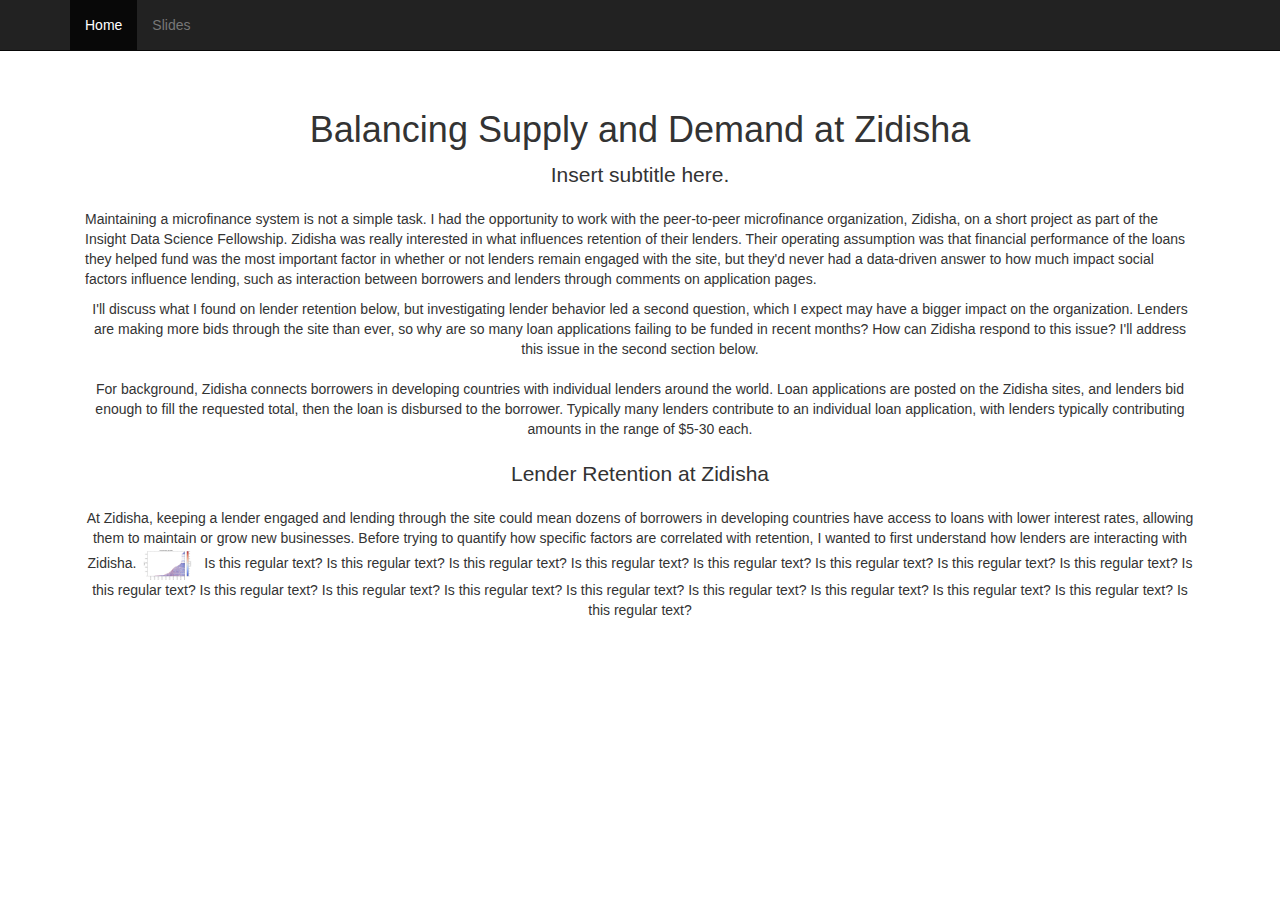
==== zidisha/index.html @ 0ec0af59 "Updated image ref" ====
<!DOCTYPE html>
<html lang="en">
  <head>
    <meta charset="utf-8">
    <meta http-equiv="X-UA-Compatible" content="IE=edge">
    <meta name="viewport" content="width=device-width, initial-scale=1">
    <meta name="description" content="">
    <meta name="author" content="">
    <link rel="icon" href="../../favicon.ico">

    <title>Starter Template for Bootstrap</title>

    <!-- Bootstrap core CSS -->
    <link href="../static/css/bootstrap.min.css" rel="stylesheet">

    <!-- Custom styles for this template -->
    <link href="starter-template.css" rel="stylesheet">

    <script src="../../assets/js/ie-emulation-modes-warning.js"></script>

    <!-- HTML5 shim and Respond.js IE8 support of HTML5 elements and media queries -->
    <!--[if lt IE 9]>
      <script src="https://oss.maxcdn.com/html5shiv/3.7.2/html5shiv.min.js"></script>
      <script src="https://oss.maxcdn.com/respond/1.4.2/respond.min.js"></script>
    <![endif]-->
  </head>

  <body>

    <div class="navbar navbar-inverse navbar-fixed-top" role="navigation">
      <div class="container">
        <div class="navbar-header">
          <button type="button" class="navbar-toggle collapsed" data-toggle="collapse" data-target=".navbar-collapse">
            <span class="sr-only">Toggle navigation</span>
            <span class="icon-bar"></span>
            <span class="icon-bar"></span>
            <span class="icon-bar"></span>
          </button>
         <!-- <a class="navbar-brand" href="#">Project name</a> -->
        </div>
        <div class="collapse navbar-collapse">
          <ul class="nav navbar-nav">
            <li class="active"><a href="#">Home</a></li>
            <li><a href="#contact">Slides</a></li>
          </ul>
        </div><!--/.nav-collapse -->
      </div>
    </div>

    <div class="container">

      <div class="starter-template">
        <h1>Balancing Supply and Demand at Zidisha</h1>
        <p class="lead">Insert subtitle here.</p>
        <p class="bodypar"> Maintaining a microfinance system is not a simple task. I had the opportunity to work with the peer-to-peer microfinance organization, Zidisha, on a short project as part of the Insight Data Science Fellowship. 

          Zidisha was really interested in what influences retention of their lenders. 
        <!--IMG SRC="image.gif" ALT="some text" WIDTH=32 HEIGHT=32-->

          Their operating assumption was that financial performance of the loans they helped fund was the most important factor in whether or not lenders remain engaged with the site, but they'd never had a data-driven answer to how much impact social factors influence lending, such as interaction between borrowers and lenders through comments on application pages. </p>

        I'll discuss what I found on lender retention below, but investigating lender behavior led a second question, which I expect may have a bigger impact on the organization. Lenders are making more bids through the site than ever, so why are so many loan applications failing to be funded in recent months? How can Zidisha respond to this issue? I'll address this issue in the second section below. <br><br>

        For background, Zidisha connects borrowers in developing countries with individual lenders around the world. Loan applications are posted on the Zidisha sites, and lenders bid enough to fill the requested total, then the loan is disbursed to the borrower. Typically many lenders contribute to an individual loan application, with lenders typically contributing amounts in the range of $5-30 each. <br><br>
        
        <p class="lead">Lender Retention at Zidisha</p>
        At Zidisha, keeping a lender engaged and lending through the site could mean dozens of borrowers in developing countries have access to loans with lower interest rates, allowing them to maintain or grow new businesses. Before trying to quantify how specific factors are correlated with retention, I wanted to first understand how lenders are interacting with Zidisha. 
        <IMG SRC="images/bidhistoryCol.png" ALT="some text" WIDTH=60 HEIGHT=32>


         Is this regular text? Is this regular text? Is this regular text? Is this regular text? Is this regular text? Is this regular text? Is this regular text? Is this regular text? Is this regular text? Is this regular text? Is this regular text? Is this regular text? Is this regular text? Is this regular text? Is this regular text? Is this regular text? Is this regular text? Is this regular text? </p>
      </div>

    </div><!-- /.container -->


    <!-- Bootstrap core JavaScript
    ================================================== -->
    <!-- Placed at the end of the document so the pages load faster -->
    <script src="https://ajax.googleapis.com/ajax/libs/jquery/1.11.1/jquery.min.js"></script>
    <script src="../../dist/js/bootstrap.min.js"></script>
    <!-- IE10 viewport hack for Surface/desktop Windows 8 bug -->
    <script src="../../assets/js/ie10-viewport-bug-workaround.js"></script>
  </body>
</html>
---- zidisha/starter-template.css ----
body {
  padding-top: 50px;
}
.starter-template {
  padding: 40px 15px;
  text-align: center;
}
.bodypar {
  text-align: left;
}
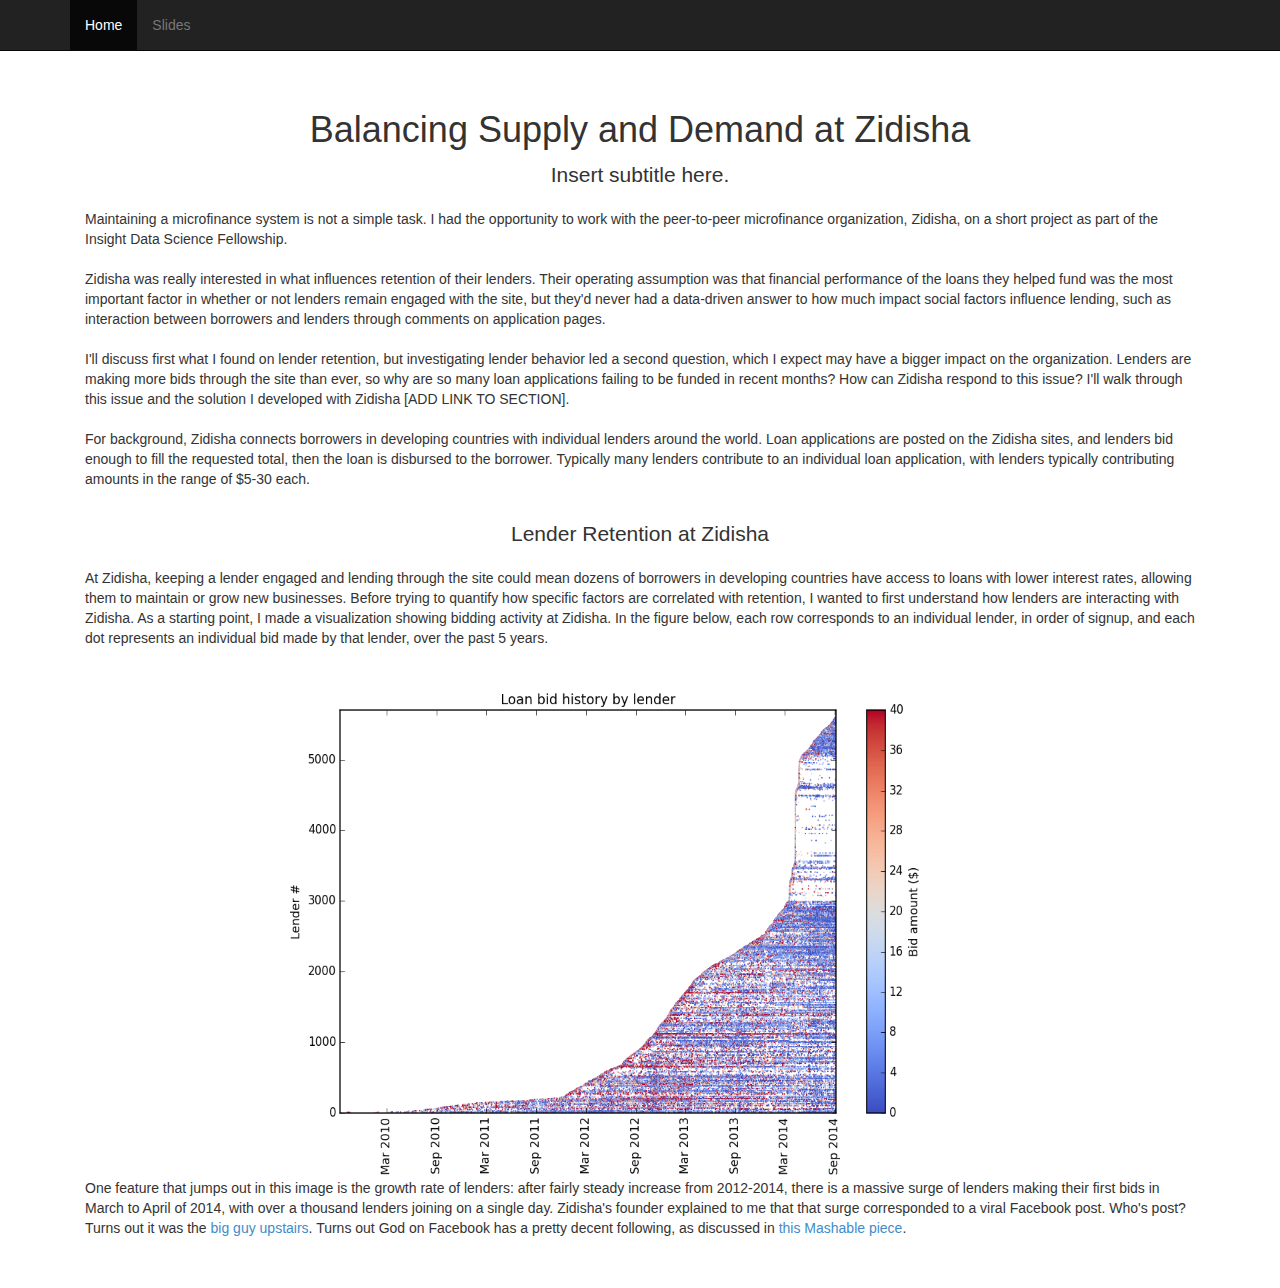
==== commit 93d31fae: "Site Update" ====
--- a/zidisha/index.html
+++ b/zidisha/index.html
@@ -53,23 +53,22 @@
       <div class="starter-template">
         <h1>Balancing Supply and Demand at Zidisha</h1>
         <p class="lead">Insert subtitle here.</p>
-        <p class="bodypar"> Maintaining a microfinance system is not a simple task. I had the opportunity to work with the peer-to-peer microfinance organization, Zidisha, on a short project as part of the Insight Data Science Fellowship. 
+        <p class="bodypar"> Maintaining a microfinance system is not a simple task. I had the opportunity to work with the peer-to-peer microfinance organization, Zidisha, on a short project as part of the Insight Data Science Fellowship. <br><br>
 
           Zidisha was really interested in what influences retention of their lenders. 
         <!--IMG SRC="image.gif" ALT="some text" WIDTH=32 HEIGHT=32-->
 
-          Their operating assumption was that financial performance of the loans they helped fund was the most important factor in whether or not lenders remain engaged with the site, but they'd never had a data-driven answer to how much impact social factors influence lending, such as interaction between borrowers and lenders through comments on application pages. </p>
+          Their operating assumption was that financial performance of the loans they helped fund was the most important factor in whether or not lenders remain engaged with the site, but they'd never had a data-driven answer to how much impact social factors influence lending, such as interaction between borrowers and lenders through comments on application pages. <br><br>
 
-        I'll discuss what I found on lender retention below, but investigating lender behavior led a second question, which I expect may have a bigger impact on the organization. Lenders are making more bids through the site than ever, so why are so many loan applications failing to be funded in recent months? How can Zidisha respond to this issue? I'll address this issue in the second section below. <br><br>
+        I'll discuss first what I found on lender retention, but investigating lender behavior led a second question, which I expect may have a bigger impact on the organization. Lenders are making more bids through the site than ever, so why are so many loan applications failing to be funded in recent months? How can Zidisha respond to this issue? I'll walk through this issue and the solution I developed with Zidisha [ADD LINK TO SECTION]. <br><br>
 
-        For background, Zidisha connects borrowers in developing countries with individual lenders around the world. Loan applications are posted on the Zidisha sites, and lenders bid enough to fill the requested total, then the loan is disbursed to the borrower. Typically many lenders contribute to an individual loan application, with lenders typically contributing amounts in the range of $5-30 each. <br><br>
+        For background, Zidisha connects borrowers in developing countries with individual lenders around the world. Loan applications are posted on the Zidisha sites, and lenders bid enough to fill the requested total, then the loan is disbursed to the borrower. Typically many lenders contribute to an individual loan application, with lenders typically contributing amounts in the range of $5-30 each. <br><br></p>
         
         <p class="lead">Lender Retention at Zidisha</p>
-        At Zidisha, keeping a lender engaged and lending through the site could mean dozens of borrowers in developing countries have access to loans with lower interest rates, allowing them to maintain or grow new businesses. Before trying to quantify how specific factors are correlated with retention, I wanted to first understand how lenders are interacting with Zidisha. 
-        <IMG SRC="images/bidhistoryCol.png" ALT="some text" WIDTH=60 HEIGHT=32>
-
-
-         Is this regular text? Is this regular text? Is this regular text? Is this regular text? Is this regular text? Is this regular text? Is this regular text? Is this regular text? Is this regular text? Is this regular text? Is this regular text? Is this regular text? Is this regular text? Is this regular text? Is this regular text? Is this regular text? Is this regular text? Is this regular text? </p>
+        <p class="bodypar"> At Zidisha, keeping a lender engaged and lending through the site could mean dozens of borrowers in developing countries have access to loans with lower interest rates, allowing them to maintain or grow new businesses. Before trying to quantify how specific factors are correlated with retention, I wanted to first understand how lenders are interacting with Zidisha. As a starting point, I made a visualization showing bidding activity at Zidisha. In the figure below, each row corresponds to an individual lender, in order of signup, and each dot represents an individual bid made by that lender, over the past 5 years.  </p>
+        <IMG SRC="images/bidhistoryCol.png" ALT="So many bids, so little time!" WIDTH=800 HEIGHT=520>
+        <p class="bodypar">One feature that jumps out in this image is the growth rate of lenders: after fairly steady increase from 2012-2014, there is a massive surge of lenders making their first bids in March to April of 2014, with over a thousand lenders joining on a single day. Zidisha's founder explained to me that that surge corresponded to a viral Facebook post. Who's post? Turns out it was the <a href="https://www.facebook.com/TheGoodLordAbove">big guy upstairs</a>. Turns out God on Facebook has a pretty decent following, as discussed in <a href="http://mashable.com/2013/03/18/facebook-god/">this Mashable piece</a>. </p>
+ 
       </div>
 
     </div><!-- /.container -->
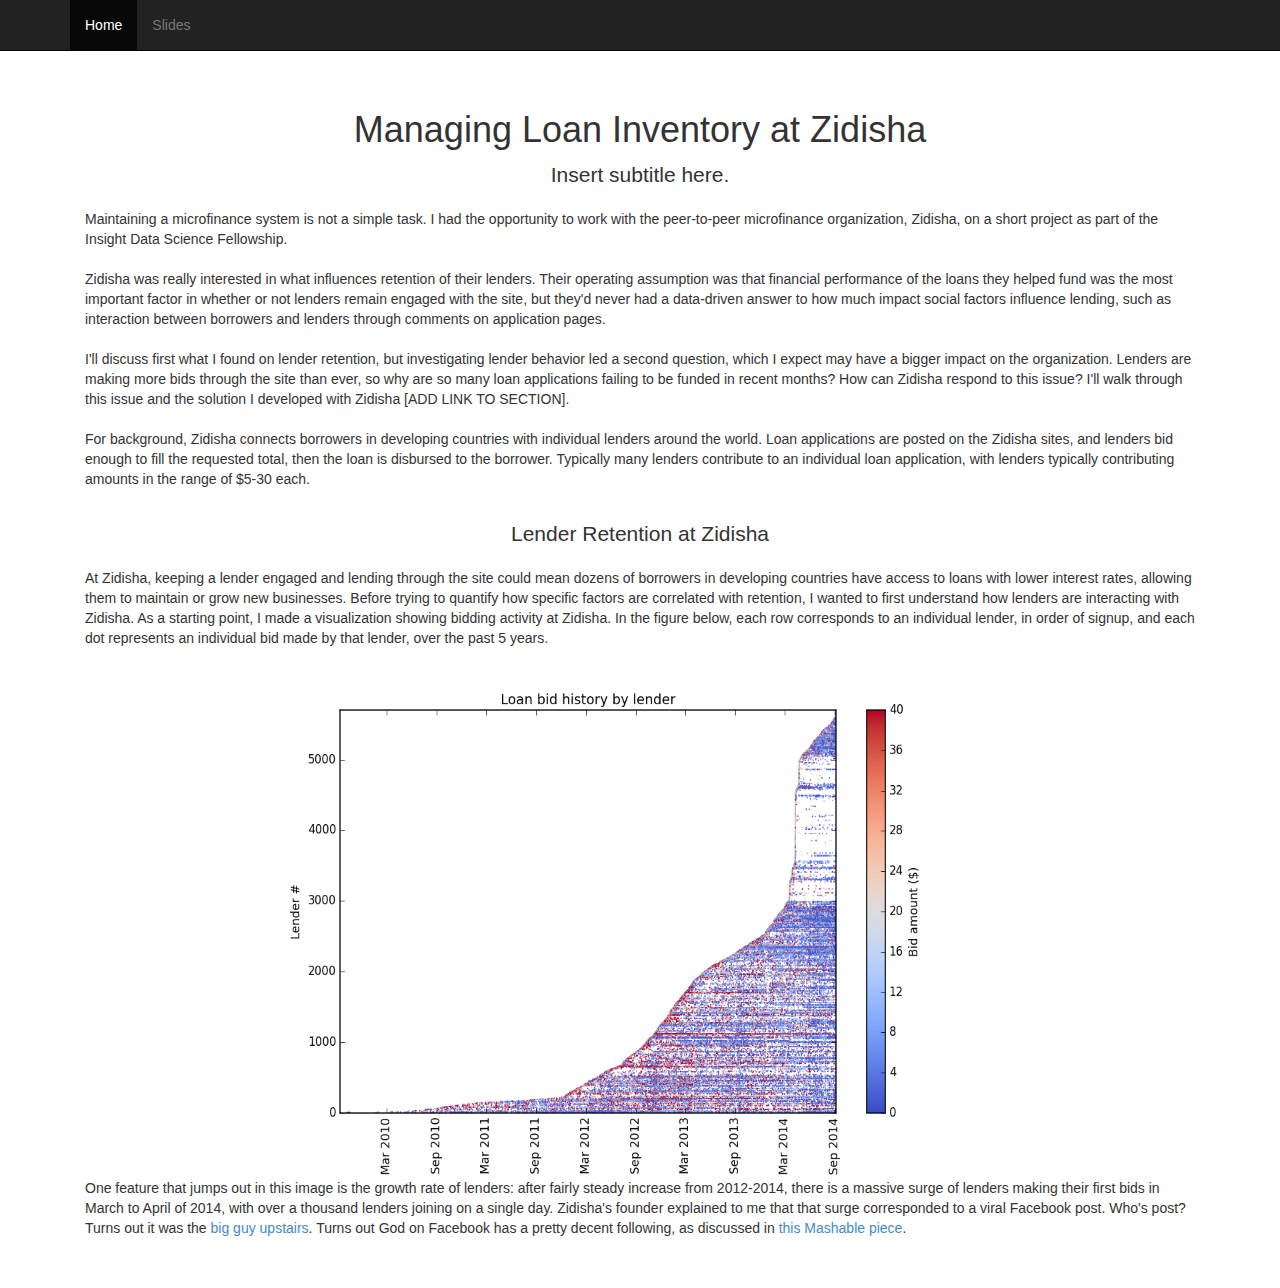
==== commit ab01d9d8: "Site Update" ====
--- a/zidisha/index.html
+++ b/zidisha/index.html
@@ -51,7 +51,7 @@
     <div class="container">
 
       <div class="starter-template">
-        <h1>Balancing Supply and Demand at Zidisha</h1>
+        <h1>Managing Loan Inventory at Zidisha</h1>
         <p class="lead">Insert subtitle here.</p>
         <p class="bodypar"> Maintaining a microfinance system is not a simple task. I had the opportunity to work with the peer-to-peer microfinance organization, Zidisha, on a short project as part of the Insight Data Science Fellowship. <br><br>
 
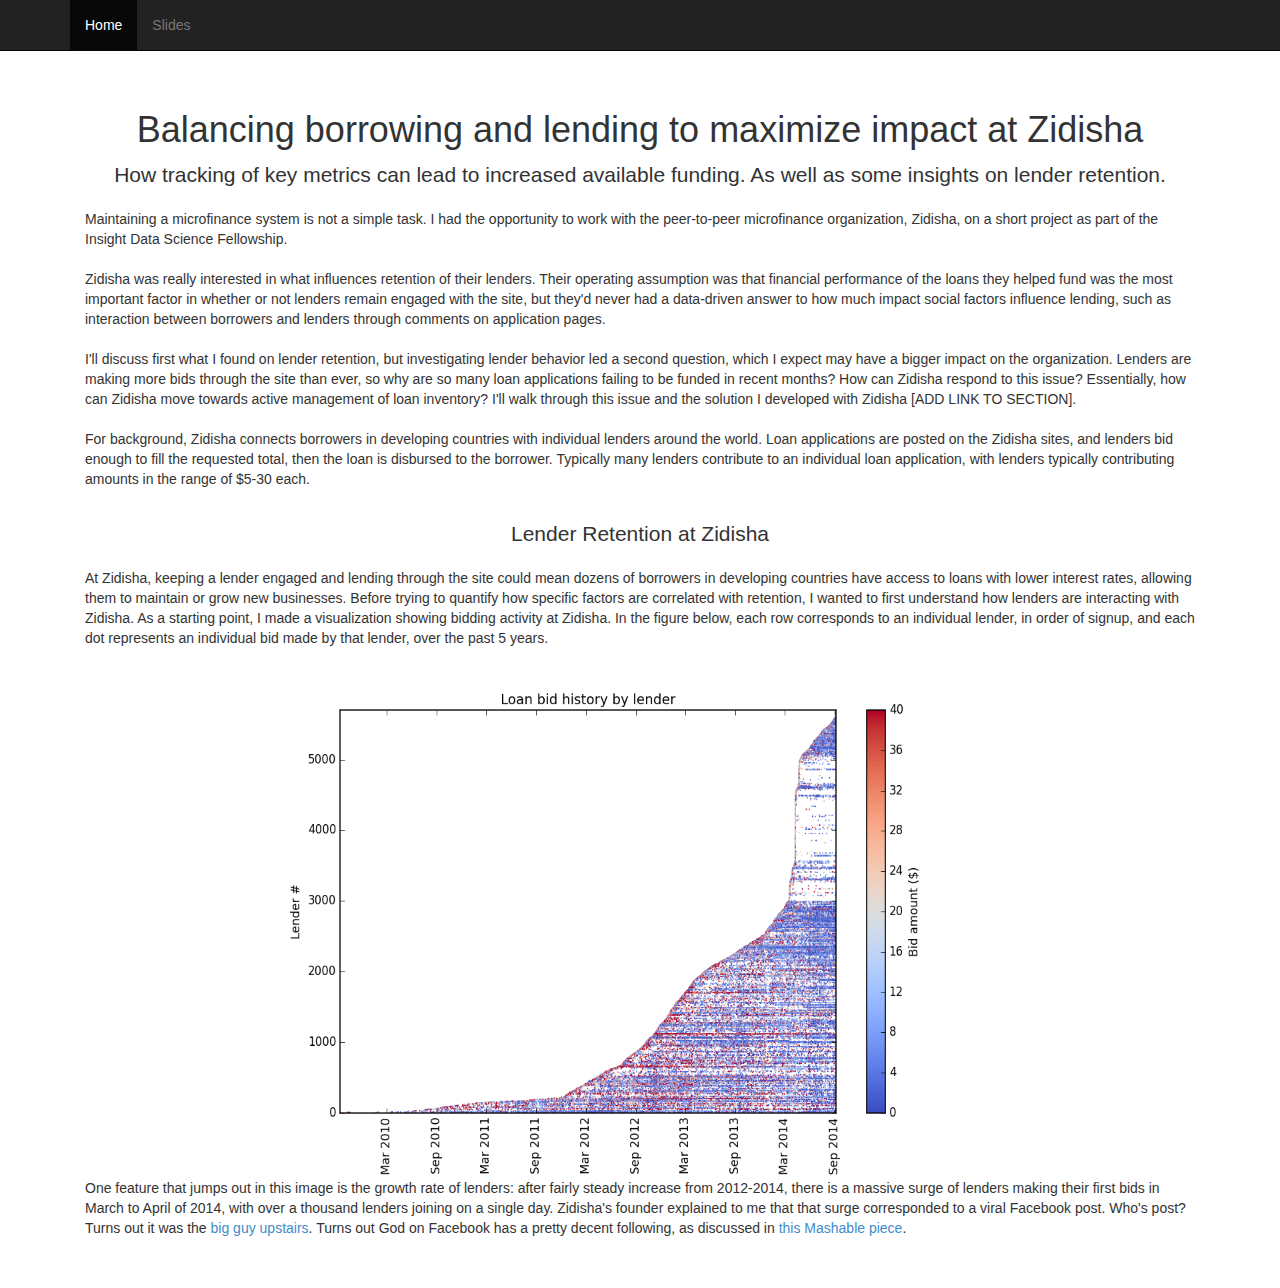
==== commit dda9a6fc: "Site Update" ====
--- a/zidisha/index.html
+++ b/zidisha/index.html
@@ -51,8 +51,8 @@
     <div class="container">
 
       <div class="starter-template">
-        <h1>Managing Loan Inventory at Zidisha</h1>
-        <p class="lead">Insert subtitle here.</p>
+        <h1>Balancing borrowing and lending to maximize impact at Zidisha</h1>
+        <p class="lead">How tracking of key metrics can lead to increased available funding. As well as some insights on lender retention.</p>
         <p class="bodypar"> Maintaining a microfinance system is not a simple task. I had the opportunity to work with the peer-to-peer microfinance organization, Zidisha, on a short project as part of the Insight Data Science Fellowship. <br><br>
 
           Zidisha was really interested in what influences retention of their lenders. 
@@ -60,7 +60,7 @@
 
           Their operating assumption was that financial performance of the loans they helped fund was the most important factor in whether or not lenders remain engaged with the site, but they'd never had a data-driven answer to how much impact social factors influence lending, such as interaction between borrowers and lenders through comments on application pages. <br><br>
 
-        I'll discuss first what I found on lender retention, but investigating lender behavior led a second question, which I expect may have a bigger impact on the organization. Lenders are making more bids through the site than ever, so why are so many loan applications failing to be funded in recent months? How can Zidisha respond to this issue? I'll walk through this issue and the solution I developed with Zidisha [ADD LINK TO SECTION]. <br><br>
+        I'll discuss first what I found on lender retention, but investigating lender behavior led a second question, which I expect may have a bigger impact on the organization. Lenders are making more bids through the site than ever, so why are so many loan applications failing to be funded in recent months? How can Zidisha respond to this issue? Essentially, how can Zidisha move towards active management of loan inventory? I'll walk through this issue and the solution I developed with Zidisha [ADD LINK TO SECTION]. <br><br>
 
         For background, Zidisha connects borrowers in developing countries with individual lenders around the world. Loan applications are posted on the Zidisha sites, and lenders bid enough to fill the requested total, then the loan is disbursed to the borrower. Typically many lenders contribute to an individual loan application, with lenders typically contributing amounts in the range of $5-30 each. <br><br></p>
         
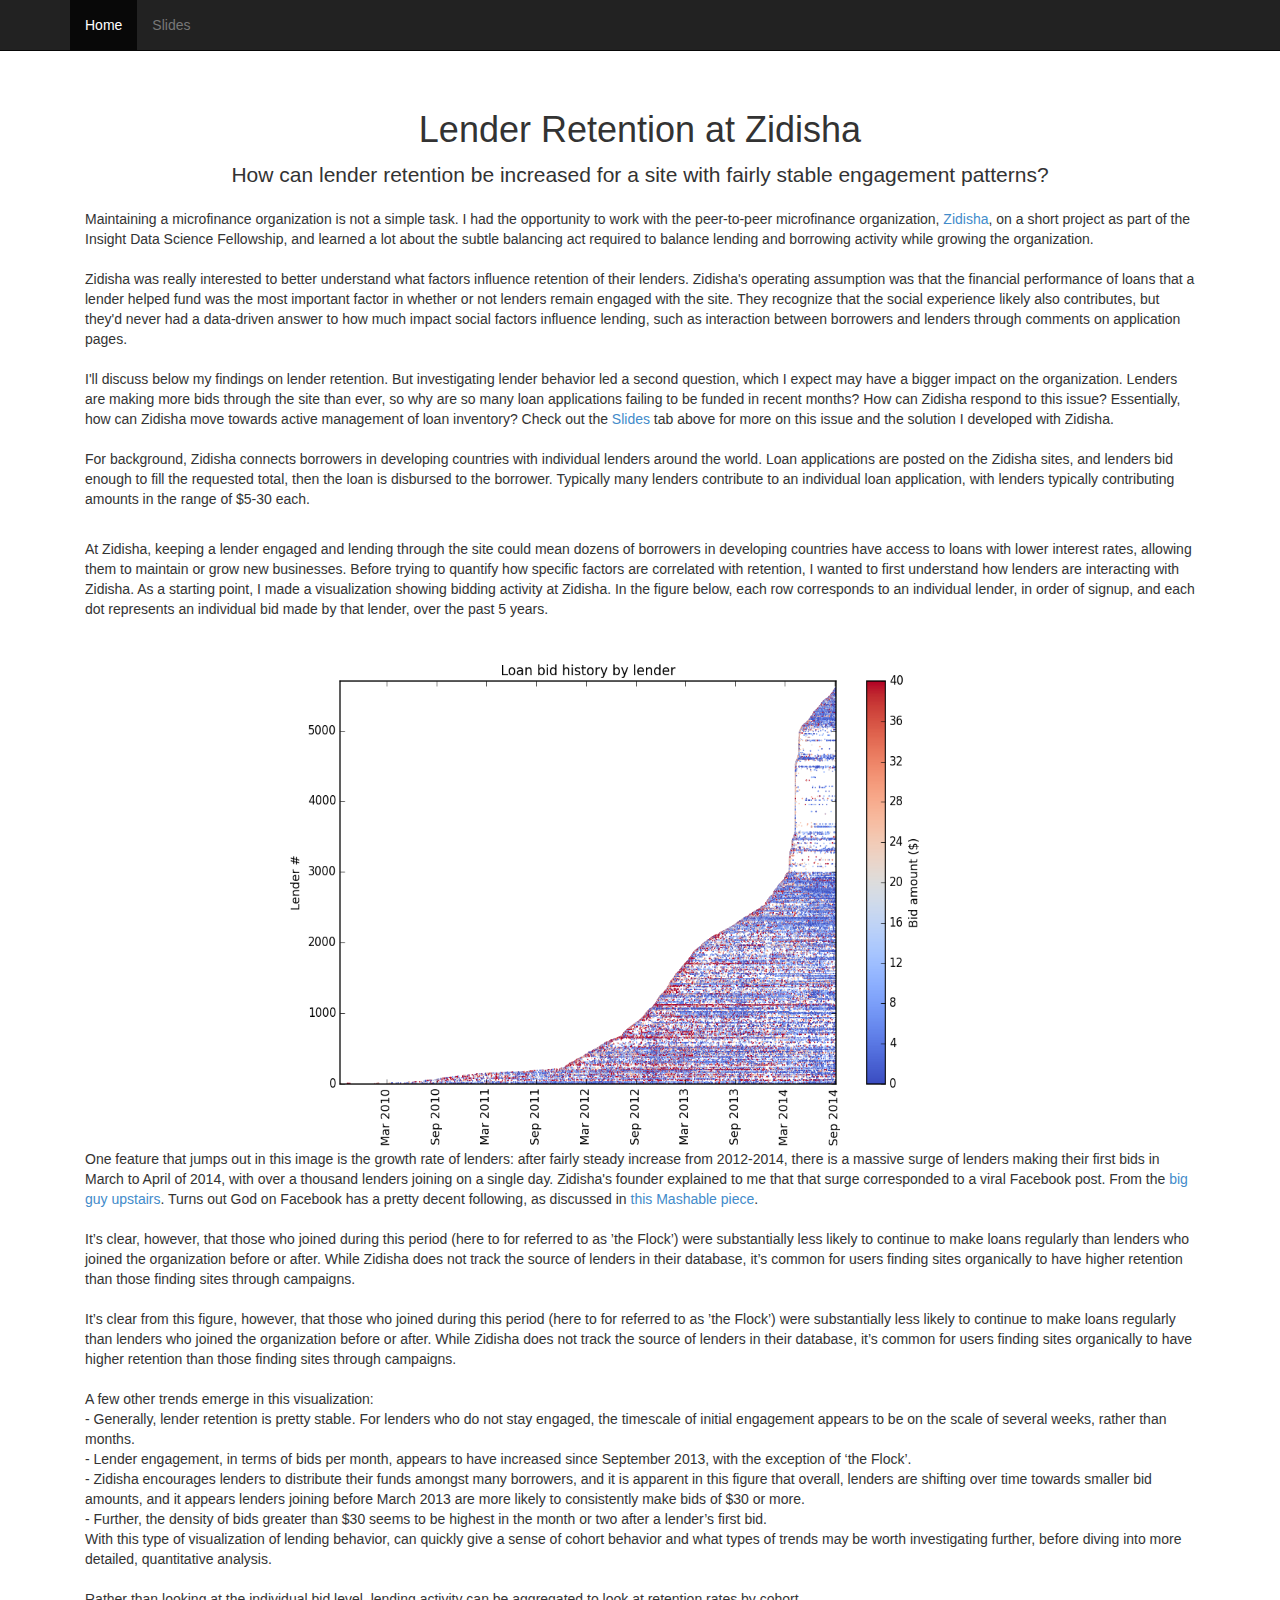
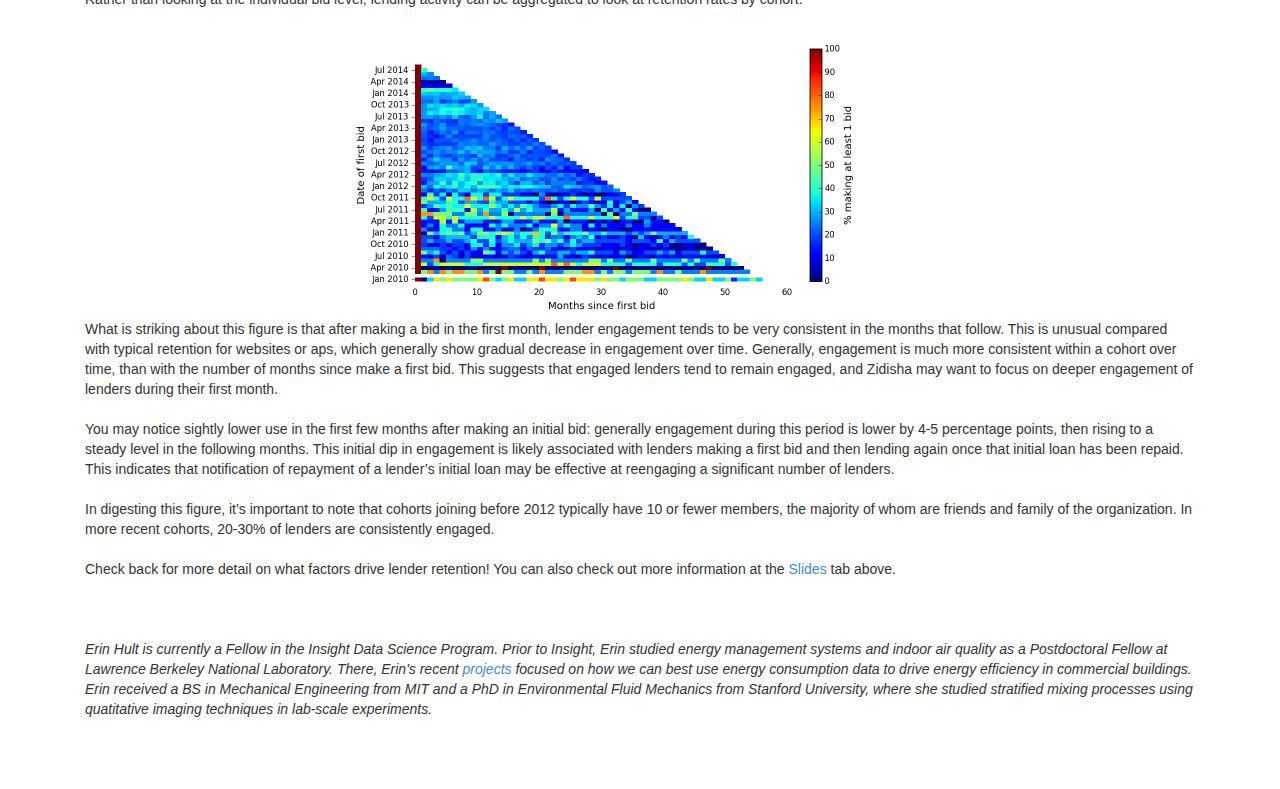
==== commit 3931ccff: "Site Revision, add wedge" ====
--- a/zidisha/index.html
+++ b/zidisha/index.html
@@ -9,7 +9,7 @@
     <meta name="author" content="">
     <link rel="icon" href="../../favicon.ico">
 
-    <title>Starter Template for Bootstrap</title>
+    <title>Balancing Loan Inventory for Zidisha</title>
 
     <!-- Bootstrap core CSS -->
     <link href="../static/css/bootstrap.min.css" rel="stylesheet">
@@ -42,7 +42,7 @@
         <div class="collapse navbar-collapse">
           <ul class="nav navbar-nav">
             <li class="active"><a href="#">Home</a></li>
-            <li><a href="#contact">Slides</a></li>
+            <li><a href="https://slides.com/erinh/deck/">Slides</a></li>
           </ul>
         </div><!--/.nav-collapse -->
       </div>
@@ -51,23 +51,50 @@
     <div class="container">
 
       <div class="starter-template">
-        <h1>Balancing borrowing and lending to maximize impact at Zidisha</h1>
-        <p class="lead">How tracking of key metrics can lead to increased available funding. As well as some insights on lender retention.</p>
-        <p class="bodypar"> Maintaining a microfinance system is not a simple task. I had the opportunity to work with the peer-to-peer microfinance organization, Zidisha, on a short project as part of the Insight Data Science Fellowship. <br><br>
+        <h1>Lender Retention at Zidisha</h1>
+        <p class="lead">How can lender retention be increased for a site with fairly stable engagement patterns?</p>
+        <p class="bodypar"> Maintaining a microfinance organization is not a simple task. I had the opportunity to work with the peer-to-peer microfinance organization, <a href="https://www.zidisha.org/">Zidisha</a>, on a short project as part of the Insight Data Science Fellowship, and learned a lot about the subtle balancing act required to balance lending and borrowing activity while growing the organization. <br><br>
 
-          Zidisha was really interested in what influences retention of their lenders. 
+          Zidisha was really interested to better understand what factors influence retention of their lenders. 
         <!--IMG SRC="image.gif" ALT="some text" WIDTH=32 HEIGHT=32-->
 
-          Their operating assumption was that financial performance of the loans they helped fund was the most important factor in whether or not lenders remain engaged with the site, but they'd never had a data-driven answer to how much impact social factors influence lending, such as interaction between borrowers and lenders through comments on application pages. <br><br>
+          Zidisha's operating assumption was that the financial performance of loans that a lender helped fund was the most important factor in whether or not lenders remain engaged with the site. They recognize that the social experience likely also contributes, but they'd never had a data-driven answer to how much impact social factors influence lending, such as interaction between borrowers and lenders through comments on application pages. <br><br>
 
-        I'll discuss first what I found on lender retention, but investigating lender behavior led a second question, which I expect may have a bigger impact on the organization. Lenders are making more bids through the site than ever, so why are so many loan applications failing to be funded in recent months? How can Zidisha respond to this issue? Essentially, how can Zidisha move towards active management of loan inventory? I'll walk through this issue and the solution I developed with Zidisha [ADD LINK TO SECTION]. <br><br>
+        I'll discuss below my findings on lender retention. But investigating lender behavior led a second question, which I expect may have a bigger impact on the organization. Lenders are making more bids through the site than ever, so why are so many loan applications failing to be funded in recent months? How can Zidisha respond to this issue? Essentially, how can Zidisha move towards active management of loan inventory? Check out the <a href="https://slides.com/erinh/deck/">Slides</a> tab above for more on this issue and the solution I developed with Zidisha. <br><br>
 
         For background, Zidisha connects borrowers in developing countries with individual lenders around the world. Loan applications are posted on the Zidisha sites, and lenders bid enough to fill the requested total, then the loan is disbursed to the borrower. Typically many lenders contribute to an individual loan application, with lenders typically contributing amounts in the range of $5-30 each. <br><br></p>
         
-        <p class="lead">Lender Retention at Zidisha</p>
+        <!--p class="lead">Lender Retention at Zidisha</p-->
         <p class="bodypar"> At Zidisha, keeping a lender engaged and lending through the site could mean dozens of borrowers in developing countries have access to loans with lower interest rates, allowing them to maintain or grow new businesses. Before trying to quantify how specific factors are correlated with retention, I wanted to first understand how lenders are interacting with Zidisha. As a starting point, I made a visualization showing bidding activity at Zidisha. In the figure below, each row corresponds to an individual lender, in order of signup, and each dot represents an individual bid made by that lender, over the past 5 years.  </p>
         <IMG SRC="images/bidhistoryCol.png" ALT="So many bids, so little time!" WIDTH=800 HEIGHT=520>
-        <p class="bodypar">One feature that jumps out in this image is the growth rate of lenders: after fairly steady increase from 2012-2014, there is a massive surge of lenders making their first bids in March to April of 2014, with over a thousand lenders joining on a single day. Zidisha's founder explained to me that that surge corresponded to a viral Facebook post. Who's post? Turns out it was the <a href="https://www.facebook.com/TheGoodLordAbove">big guy upstairs</a>. Turns out God on Facebook has a pretty decent following, as discussed in <a href="http://mashable.com/2013/03/18/facebook-god/">this Mashable piece</a>. </p>
+        <p class="bodypar">One feature that jumps out in this image is the growth rate of lenders: after fairly steady increase from 2012-2014, there is a massive surge of lenders making their first bids in March to April of 2014, with over a thousand lenders joining on a single day. Zidisha's founder explained to me that that surge corresponded to a viral Facebook post. From the <a href="https://www.facebook.com/TheGoodLordAbove">big guy upstairs</a>. Turns out God on Facebook has a pretty decent following, as discussed in <a href="http://mashable.com/2013/03/18/facebook-god/">this Mashable piece</a>. <br><br>
+        It’s clear, however, that those who joined during this period (here to for referred to as ’the Flock’) were substantially less likely to continue to make loans regularly than lenders who joined the organization before or after. While Zidisha does not track the source of lenders in their database, it’s common for users finding sites organically to have higher retention than those finding sites through campaigns. <br><br>
+
+        It’s clear from this figure, however, that those who joined during this period (here to for referred to as ’the Flock’) were substantially less likely to continue to make loans regularly than lenders who joined the organization before or after. While Zidisha does not track the source of lenders in their database, it’s common for users finding sites organically to have higher retention than those finding sites through campaigns. <br><br>
+
+        A few other trends emerge in this visualization:<br>
+            - Generally, lender retention is pretty stable. For lenders who do not stay engaged, the timescale of initial engagement appears to be on the scale of several weeks, rather than months. <br>
+            - Lender engagement, in terms of bids per month, appears to have increased since September 2013, with the exception of ‘the Flock’. <br>
+            - Zidisha encourages lenders to distribute their funds amongst many borrowers, and it is apparent in this figure that overall, lenders are shifting over time towards smaller bid amounts, and it appears lenders joining before March 2013 are more likely to consistently make bids of $30 or more.<br>
+            - Further, the density of bids greater than $30 seems to be highest in the month or two after a lender’s first bid.<br>
+
+        With this type of visualization of lending behavior, can quickly give a sense of cohort behavior and what types of trends may be worth investigating further, before diving into more detailed, quantitative analysis. <br><br>
+
+        Rather than looking at the individual bid level, lending activity can be aggregated to look at retention rates by cohort. </p>
+        <IMG SRC="images/wedge.png" ALT="Thanks, Jonathan Hsu!" WIDTH=600 HEIGHT=300>
+        <p class="bodypar">What is striking about this figure is that after making a bid in the first month, lender engagement tends to be very consistent in the months that follow. This is unusual compared with typical retention for websites or aps, which generally show gradual decrease in engagement over time. Generally, engagement is much more consistent within a cohort over time, than with the number of months since make a first bid. This suggests that engaged lenders tend to remain engaged, and Zidisha may want to focus on deeper engagement of lenders during their first month. <br><br>
+
+        You may notice sightly lower use in the first few months after making an initial bid: generally engagement during this period is lower by 4-5 percentage points, then rising to a steady level in the following months. This initial dip in engagement is likely associated with lenders making a first bid and then lending again once that initial loan has been repaid. This indicates that notification of repayment of a lender’s initial loan may be effective at reengaging a significant number of lenders. <br><br>
+
+
+        In digesting this figure, it’s important to note that cohorts joining before 2012 typically have 10 or fewer members, the majority of whom are friends and family of the organization. In more recent cohorts, 20-30% of lenders are consistently engaged.<br><br>
+
+        Check back for more detail on what factors drive lender retention! You can also check out more information at the <a href="https://slides.com/erinh/deck/">Slides</a> tab above. <br><br><br><br>
+
+        <i> Erin Hult is currently a Fellow in the Insight Data Science Program. Prior to Insight, Erin studied energy management systems and indoor air quality as a Postdoctoral Fellow at Lawrence Berkeley National Laboratory. There, Erin's recent <a href="http://eetd.lbl.gov/people/erin-hult/">projects</a> focused on how we can best use energy consumption data to drive energy efficiency in commercial buildings. Erin received a BS in Mechanical Engineering from MIT and a PhD in Environmental Fluid Mechanics from Stanford University, where she studied stratified mixing processes using quatitative imaging techniques in lab-scale experiments. </i> <br><br>
+
+
+        </p>
  
       </div>
 
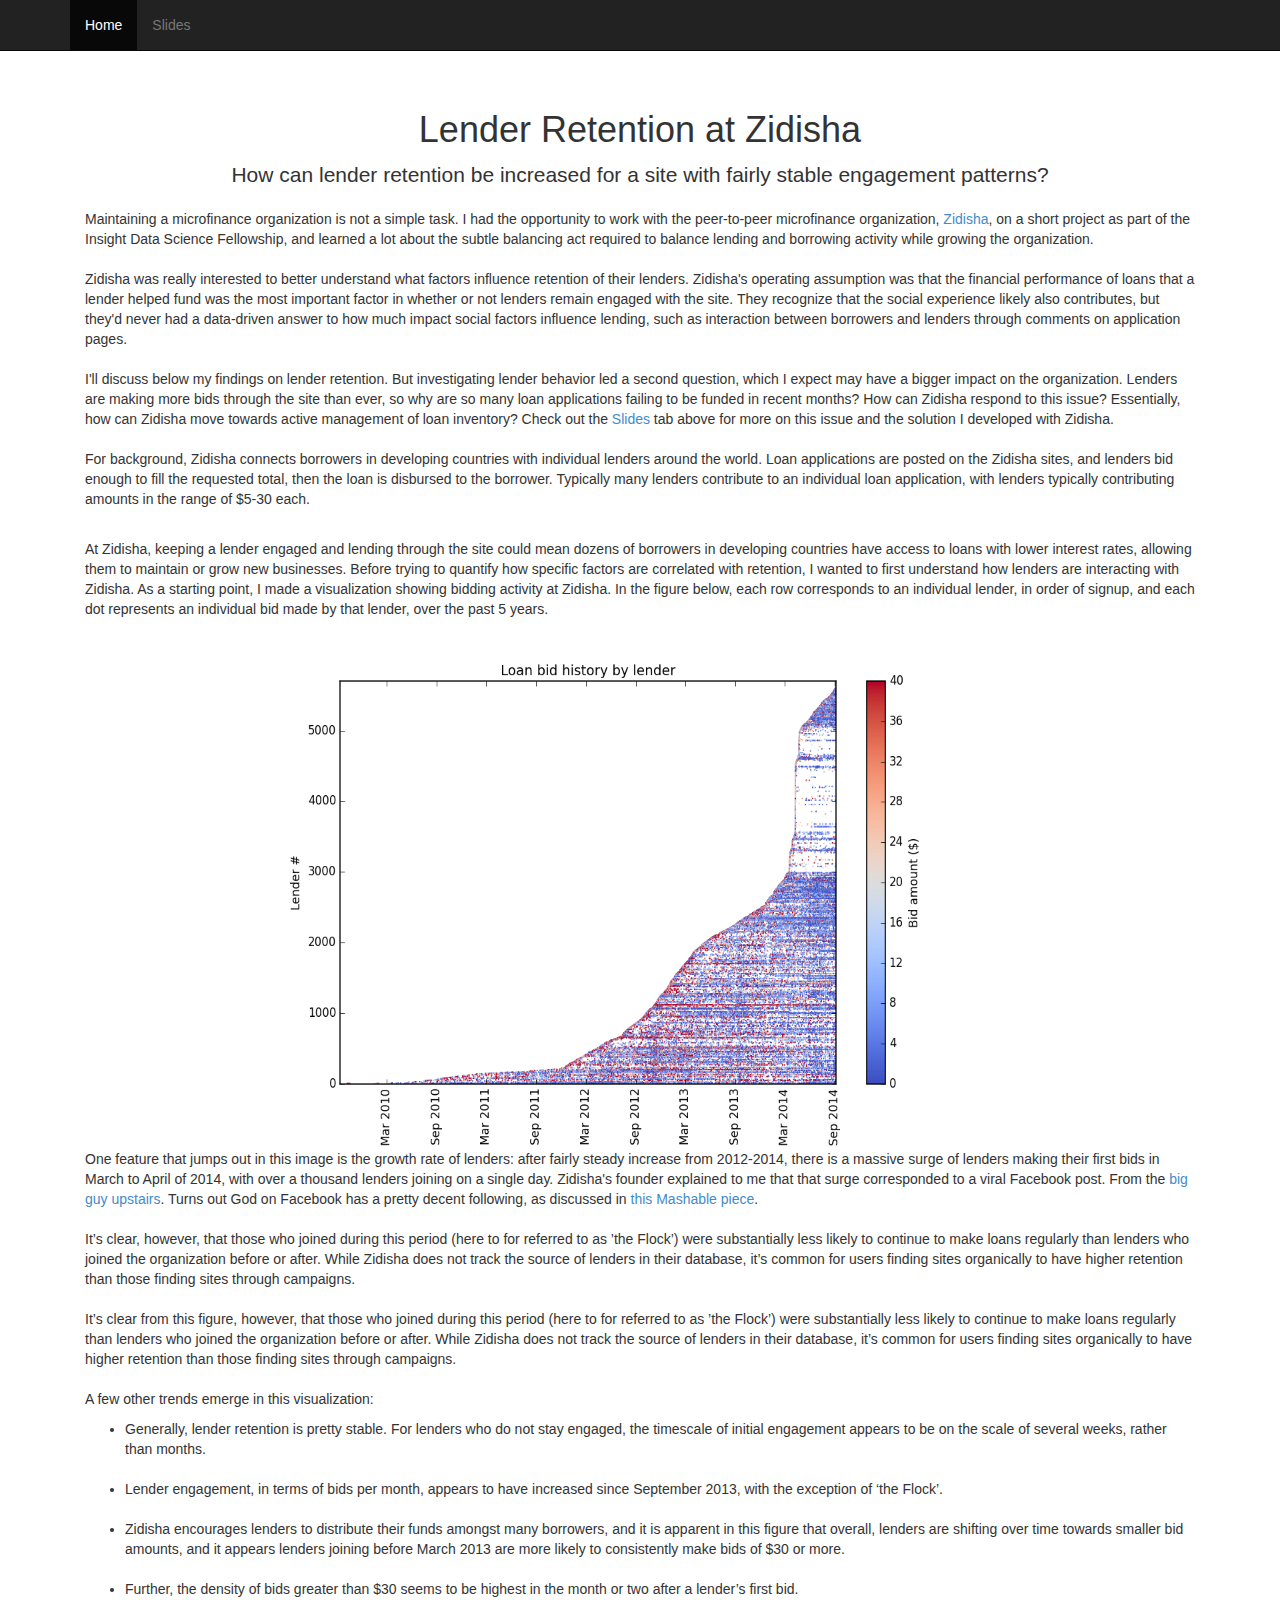
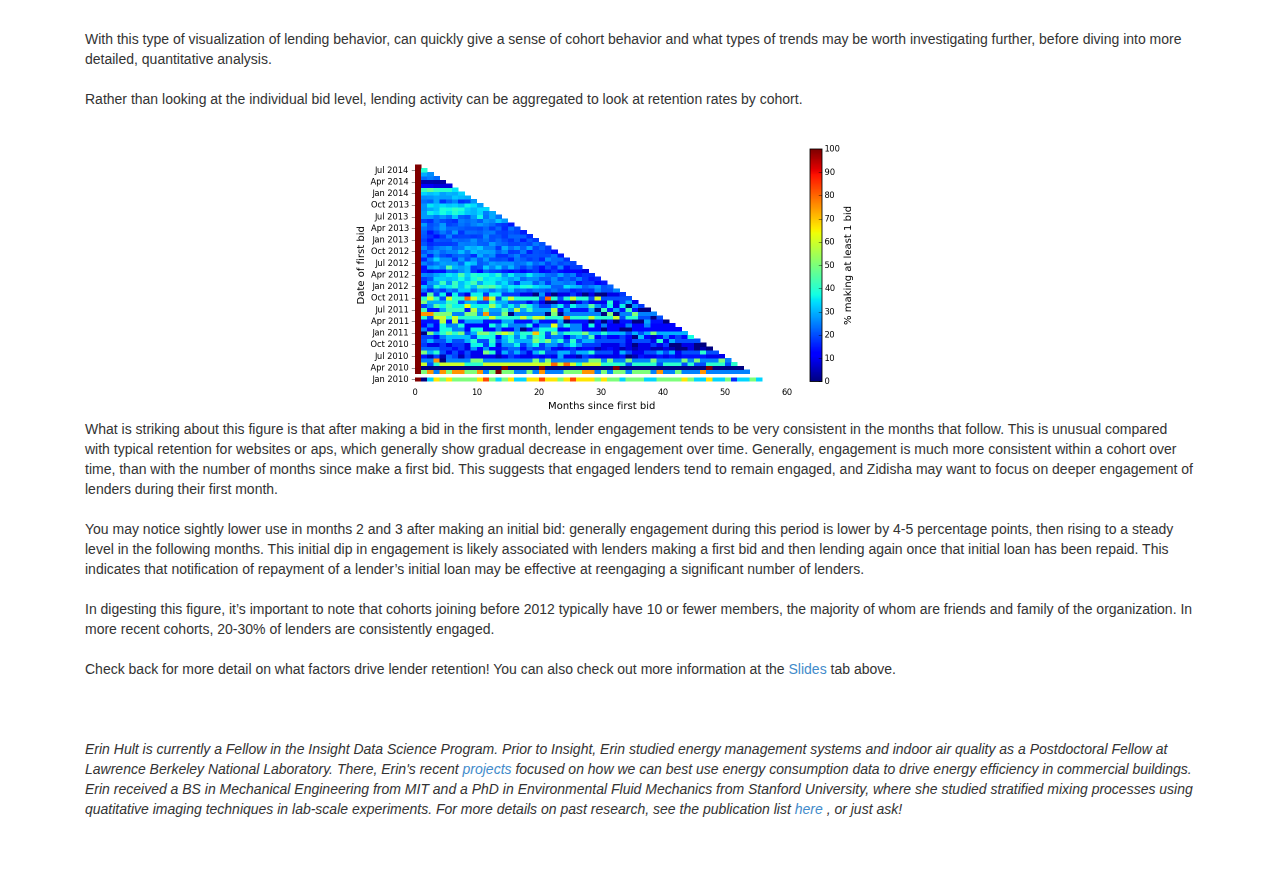
==== commit bae51718: "Updated RM, index" ====
--- a/zidisha/index.html
+++ b/zidisha/index.html
@@ -73,25 +73,34 @@
         It’s clear from this figure, however, that those who joined during this period (here to for referred to as ’the Flock’) were substantially less likely to continue to make loans regularly than lenders who joined the organization before or after. While Zidisha does not track the source of lenders in their database, it’s common for users finding sites organically to have higher retention than those finding sites through campaigns. <br><br>
 
         A few other trends emerge in this visualization:<br>
-            - Generally, lender retention is pretty stable. For lenders who do not stay engaged, the timescale of initial engagement appears to be on the scale of several weeks, rather than months. <br>
-            - Lender engagement, in terms of bids per month, appears to have increased since September 2013, with the exception of ‘the Flock’. <br>
-            - Zidisha encourages lenders to distribute their funds amongst many borrowers, and it is apparent in this figure that overall, lenders are shifting over time towards smaller bid amounts, and it appears lenders joining before March 2013 are more likely to consistently make bids of $30 or more.<br>
-            - Further, the density of bids greater than $30 seems to be highest in the month or two after a lender’s first bid.<br>
+        </p>
+       
+        <ul type='disc'>
+        <li align="left">Generally, lender retention is pretty stable. For lenders who do not stay engaged, the timescale of initial engagement appears to be on the scale of several weeks, rather than months. </li><br>
+        <li align="left">Lender engagement, in terms of bids per month, appears to have increased since September 2013, with the exception of ‘the Flock’. </li><br>
+        <li align="left">Zidisha encourages lenders to distribute their funds amongst many borrowers, and it is apparent in this figure that overall, lenders are shifting over time towards smaller bid amounts, and it appears lenders joining before March 2013 are more likely to consistently make bids of $30 or more.</li><br>
+        <li align="left">Further, the density of bids greater than $30 seems to be highest in the month or two after a lender’s first bid.</li><br>
+        </ul>
+        
+        <p class="bodypar">
 
         With this type of visualization of lending behavior, can quickly give a sense of cohort behavior and what types of trends may be worth investigating further, before diving into more detailed, quantitative analysis. <br><br>
-
+        
         Rather than looking at the individual bid level, lending activity can be aggregated to look at retention rates by cohort. </p>
         <IMG SRC="images/wedge.png" ALT="Thanks, Jonathan Hsu!" WIDTH=600 HEIGHT=300>
         <p class="bodypar">What is striking about this figure is that after making a bid in the first month, lender engagement tends to be very consistent in the months that follow. This is unusual compared with typical retention for websites or aps, which generally show gradual decrease in engagement over time. Generally, engagement is much more consistent within a cohort over time, than with the number of months since make a first bid. This suggests that engaged lenders tend to remain engaged, and Zidisha may want to focus on deeper engagement of lenders during their first month. <br><br>
 
-        You may notice sightly lower use in the first few months after making an initial bid: generally engagement during this period is lower by 4-5 percentage points, then rising to a steady level in the following months. This initial dip in engagement is likely associated with lenders making a first bid and then lending again once that initial loan has been repaid. This indicates that notification of repayment of a lender’s initial loan may be effective at reengaging a significant number of lenders. <br><br>
+        You may notice sightly lower use in months 2 and 3 after making an initial bid: generally engagement during this period is lower by 4-5 percentage points, then rising to a steady level in the following months. This initial dip in engagement is likely associated with lenders making a first bid and then lending again once that initial loan has been repaid. This indicates that notification of repayment of a lender’s initial loan may be effective at reengaging a significant number of lenders. <br><br>
 
 
         In digesting this figure, it’s important to note that cohorts joining before 2012 typically have 10 or fewer members, the majority of whom are friends and family of the organization. In more recent cohorts, 20-30% of lenders are consistently engaged.<br><br>
 
+        <!--p class="lead">Lender Retention at Zidisha</p-->
+
+
         Check back for more detail on what factors drive lender retention! You can also check out more information at the <a href="https://slides.com/erinh/deck/">Slides</a> tab above. <br><br><br><br>
 
-        <i> Erin Hult is currently a Fellow in the Insight Data Science Program. Prior to Insight, Erin studied energy management systems and indoor air quality as a Postdoctoral Fellow at Lawrence Berkeley National Laboratory. There, Erin's recent <a href="http://eetd.lbl.gov/people/erin-hult/">projects</a> focused on how we can best use energy consumption data to drive energy efficiency in commercial buildings. Erin received a BS in Mechanical Engineering from MIT and a PhD in Environmental Fluid Mechanics from Stanford University, where she studied stratified mixing processes using quatitative imaging techniques in lab-scale experiments. </i> <br><br>
+        <i> Erin Hult is currently a Fellow in the Insight Data Science Program. Prior to Insight, Erin studied energy management systems and indoor air quality as a Postdoctoral Fellow at Lawrence Berkeley National Laboratory. There, Erin's recent <a href="http://eetd.lbl.gov/people/erin-hult/">projects</a> focused on how we can best use energy consumption data to drive energy efficiency in commercial buildings. Erin received a BS in Mechanical Engineering from MIT and a PhD in Environmental Fluid Mechanics from Stanford University, where she studied stratified mixing processes using quatitative imaging techniques in lab-scale experiments. For more details on past research, see the publication list  <a href="http://scholar.google.com/citations?user=khZ2eSEAAAAJ&hl=en/">here</a> , or just ask!</i> <br><br>
 
 
         </p>
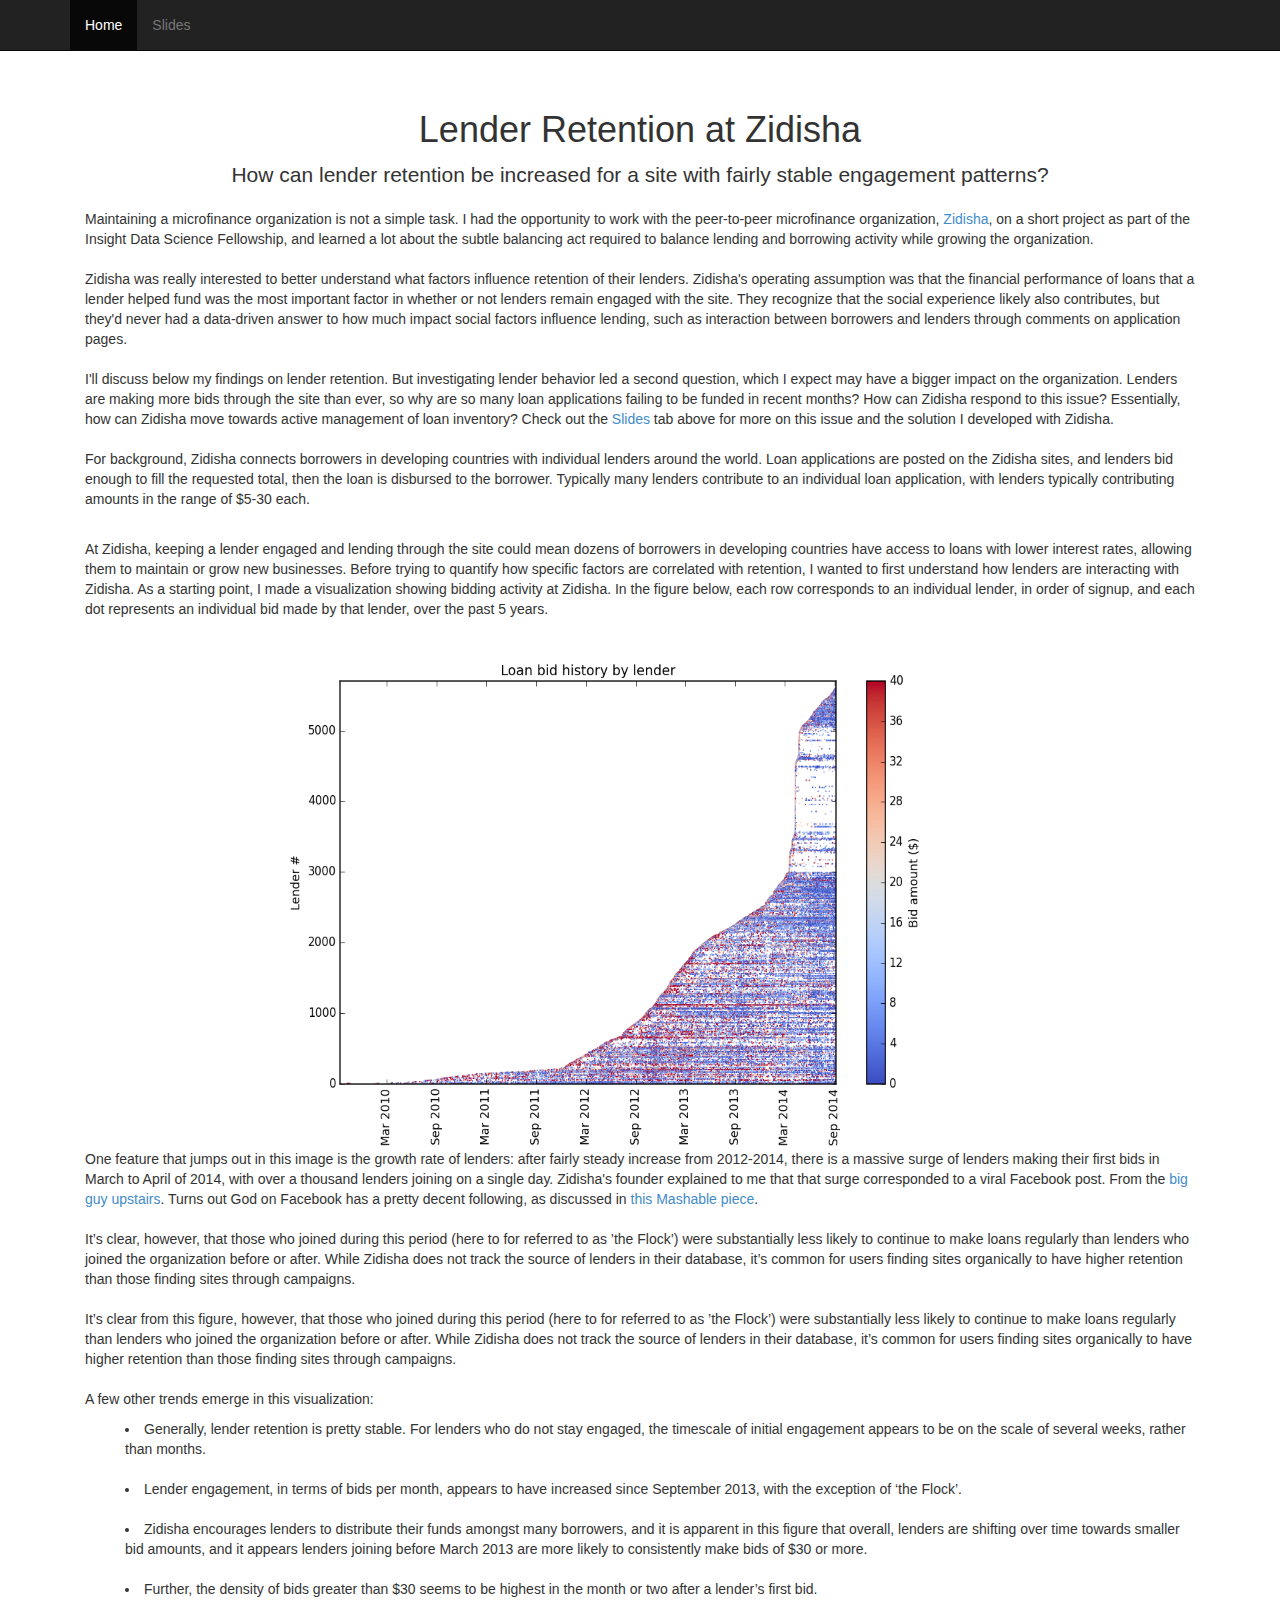
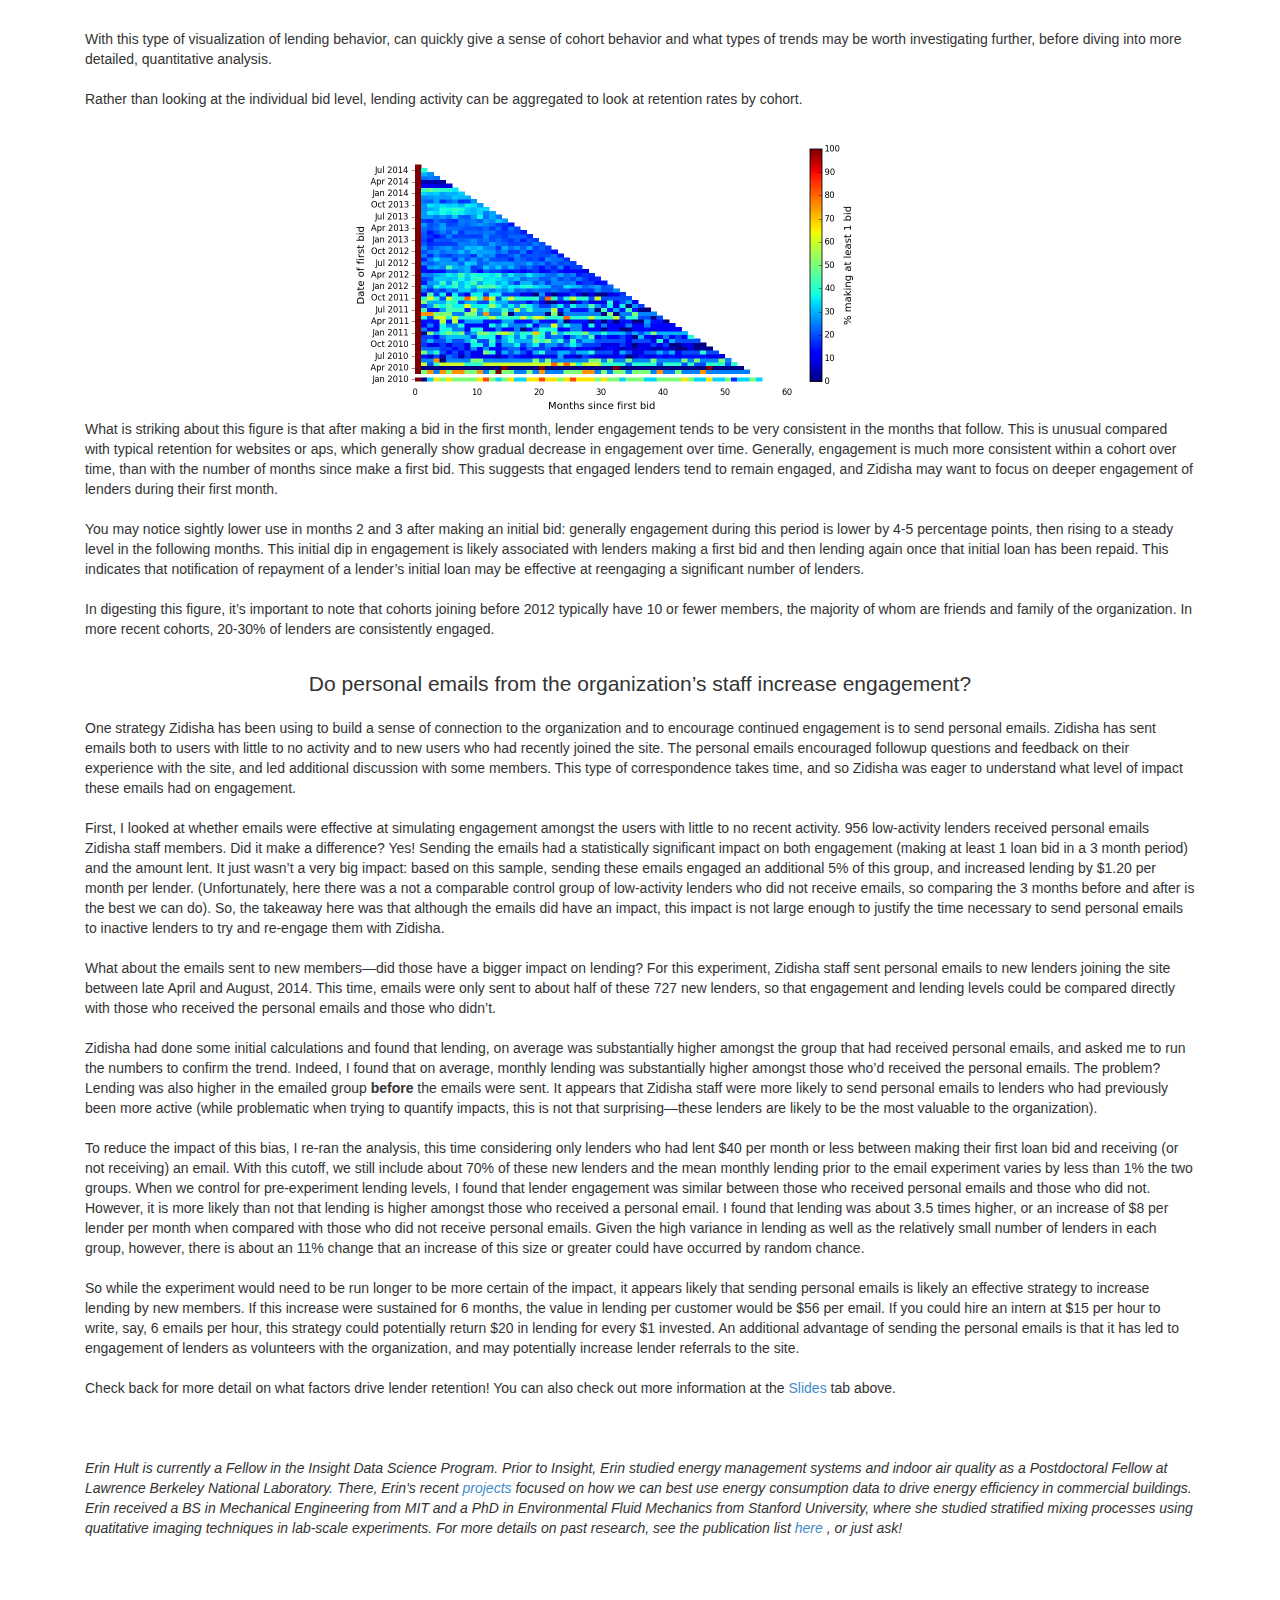
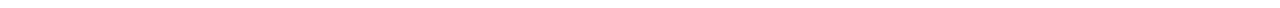
==== commit afff1951: "Added discussion of email impact" ====
--- a/zidisha/index.html
+++ b/zidisha/index.html
@@ -74,14 +74,14 @@
 
         A few other trends emerge in this visualization:<br>
         </p>
-       
+
         <ul type='disc'>
         <li align="left">Generally, lender retention is pretty stable. For lenders who do not stay engaged, the timescale of initial engagement appears to be on the scale of several weeks, rather than months. </li><br>
         <li align="left">Lender engagement, in terms of bids per month, appears to have increased since September 2013, with the exception of ‘the Flock’. </li><br>
         <li align="left">Zidisha encourages lenders to distribute their funds amongst many borrowers, and it is apparent in this figure that overall, lenders are shifting over time towards smaller bid amounts, and it appears lenders joining before March 2013 are more likely to consistently make bids of $30 or more.</li><br>
         <li align="left">Further, the density of bids greater than $30 seems to be highest in the month or two after a lender’s first bid.</li><br>
         </ul>
-        
+
         <p class="bodypar">
 
         With this type of visualization of lending behavior, can quickly give a sense of cohort behavior and what types of trends may be worth investigating further, before diving into more detailed, quantitative analysis. <br><br>
@@ -93,9 +93,23 @@
         You may notice sightly lower use in months 2 and 3 after making an initial bid: generally engagement during this period is lower by 4-5 percentage points, then rising to a steady level in the following months. This initial dip in engagement is likely associated with lenders making a first bid and then lending again once that initial loan has been repaid. This indicates that notification of repayment of a lender’s initial loan may be effective at reengaging a significant number of lenders. <br><br>
 
 
-        In digesting this figure, it’s important to note that cohorts joining before 2012 typically have 10 or fewer members, the majority of whom are friends and family of the organization. In more recent cohorts, 20-30% of lenders are consistently engaged.<br><br>
+        In digesting this figure, it’s important to note that cohorts joining before 2012 typically have 10 or fewer members, the majority of whom are friends and family of the organization. In more recent cohorts, 20-30% of lenders are consistently engaged.<br><br> </p>
 
-        <!--p class="lead">Lender Retention at Zidisha</p-->
+        <p class="lead">Do personal emails from the organization’s staff increase engagement?</p>
+
+        <p class="bodypar">
+        One strategy Zidisha has been using to build a sense of connection to the organization and to encourage continued engagement is to send personal emails. Zidisha has sent emails both to users with little to no activity and to new users who had recently joined the site. The personal emails encouraged followup questions and feedback on their experience with the site, and led additional discussion with some members. This type of correspondence takes time, and so Zidisha was eager to understand what level of impact these emails had on engagement. <br><br>
+
+        First, I looked at whether emails were effective at simulating engagement amongst the users with little to no recent activity. 956 low-activity lenders received personal emails Zidisha staff members. Did it make a difference? Yes! Sending the emails had a statistically significant impact on both engagement (making at least 1 loan bid in a 3 month period) and the amount lent. It just wasn’t a very big impact: based on this sample, sending these emails engaged an additional 5% of this group, and increased lending by $1.20 per month per lender. (Unfortunately, here there was a not a comparable control group of low-activity lenders who did not receive emails, so comparing the 3 months before and after is the best we can do). So, the takeaway here was that although the emails did have an impact, this impact is not large enough to justify the time necessary to send personal emails to inactive lenders to try and re-engage them with Zidisha. <br><br>
+
+        What about the emails sent to new members—did those have a bigger impact on lending? For this experiment, Zidisha staff sent personal emails to new lenders joining the site between late April and August, 2014. This time, emails were only sent to about half of these 727 new lenders, so that engagement and lending levels could be compared directly with those who received the personal emails and those who didn’t. <br><br>
+
+        Zidisha had done some initial calculations and found that lending, on average was substantially higher amongst the group that had received personal emails, and asked me to run the numbers to confirm the trend. Indeed, I found that on average, monthly lending was substantially higher amongst those who’d received the personal emails. The problem? Lending was also higher in the emailed group <b> before </b> the emails were sent. It appears that Zidisha staff were more likely to send personal emails to lenders who had previously been more active (while problematic when trying to quantify impacts, this is not that surprising—these lenders are likely to be the most valuable to the organization). <br><br>
+
+        To reduce the impact of this bias, I re-ran the analysis, this time considering only lenders who had lent $40 per month or less between making their first loan bid and receiving (or not receiving) an email. With this cutoff, we still include about 70% of these new lenders and the mean monthly lending prior to the email experiment varies by less than 1% the two groups. When we control for pre-experiment lending levels, I found that lender engagement was similar between those who received personal emails and those who did not. However, it is more likely than not that lending is higher amongst those who received a personal email. I found that lending was about 3.5 times higher, or an increase of $8 per lender per month when compared with those who did not receive personal emails. Given the high variance in lending as well as the relatively small number of lenders in each group, however, there is about an 11% change that an increase of this size or greater could have occurred by random chance. <br><br>
+
+        So while the experiment would need to be run longer to be more certain of the impact, it appears likely that sending personal emails is likely an effective strategy to increase lending by new members. If this increase were sustained for 6 months, the value in lending per customer would be $56 per email. If you could hire an intern at $15 per hour to write, say, 6 emails per hour, this strategy could potentially return $20 in lending for every $1 invested. An additional advantage of sending the personal emails is that it has led to engagement of lenders as volunteers with the organization, and may potentially increase lender referrals to the site. <br><br>
+
 
 
         Check back for more detail on what factors drive lender retention! You can also check out more information at the <a href="https://slides.com/erinh/deck/">Slides</a> tab above. <br><br><br><br>
--- a/zidisha/starter-template.css
+++ b/zidisha/starter-template.css
@@ -7,4 +7,10 @@
 }
 .bodypar {
   text-align: left;
+}
+
+li
+{
+    list-style-position:inside;
+    text-align: left;
 }